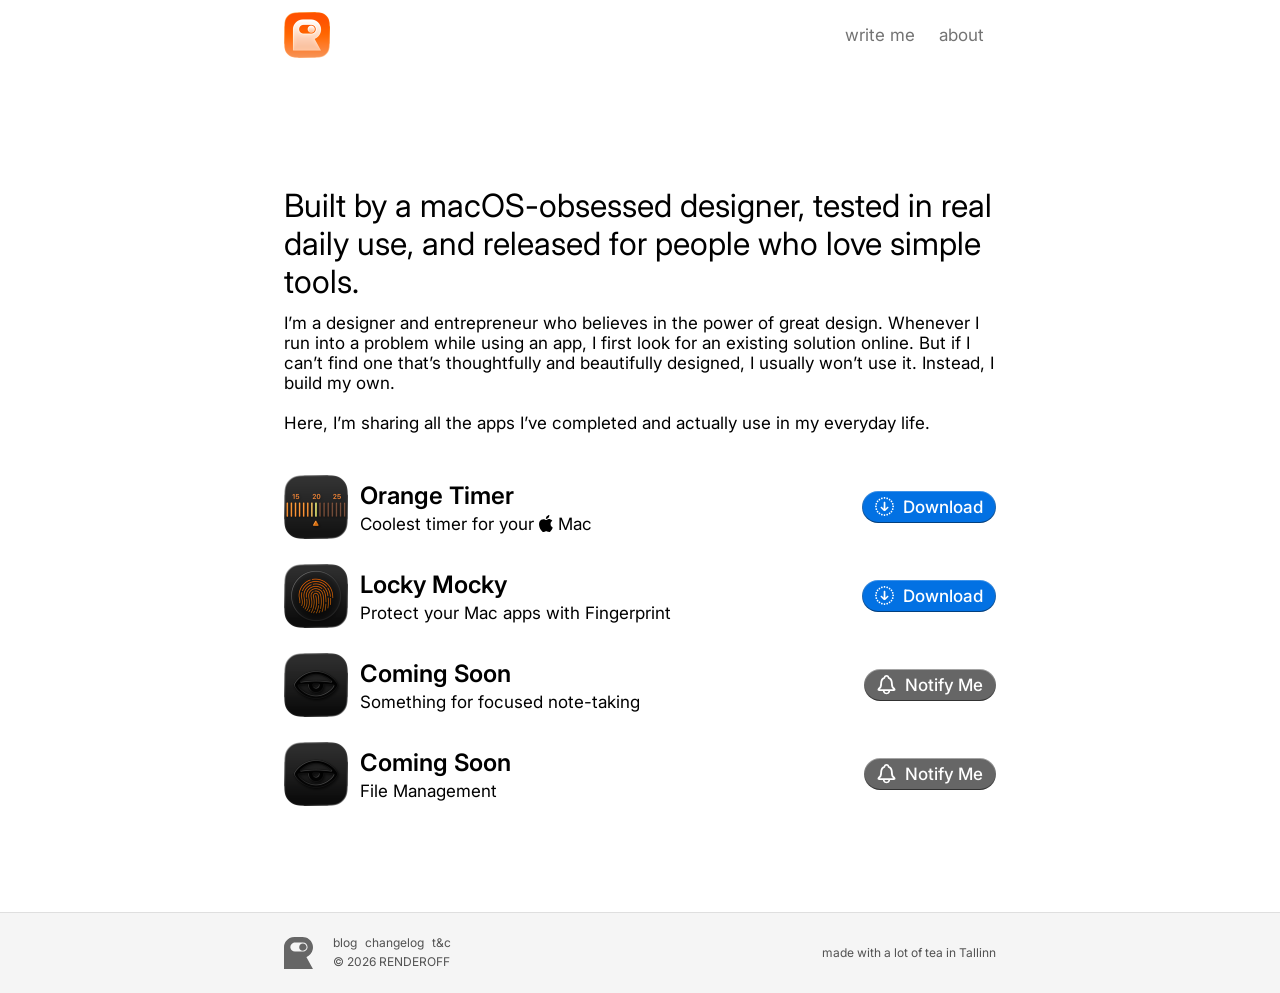
==== index.html @ 96346067 "RENDEROFF site: landing page, app pages, blog, changelog and admin Static site built from the Figma " ====
<!doctype html>
<html lang="en">
<head>
<meta charset="utf-8">
<meta name="viewport" content="width=device-width, initial-scale=1">
<title>RENDEROFF — macOS apps by a macOS-obsessed designer</title>
<meta name="description" content="Simple, beautifully designed macOS apps built by a designer who uses them every day. Orange Timer, Locky Mocky, and more.">
<meta property="og:title" content="RENDEROFF — macOS apps">
<meta property="og:description" content="Simple, beautifully designed macOS apps, tested in real daily use.">
<meta property="og:type" content="website">
<link rel="icon" href="assets/img/renderoff-logo.png">
<link rel="preconnect" href="https://fonts.googleapis.com">
<link rel="preconnect" href="https://fonts.gstatic.com" crossorigin>
<link rel="stylesheet" href="https://fonts.googleapis.com/css2?family=Inter:wght@400;500;600&display=swap">
<link rel="stylesheet" href="styles.css">
</head>
<body>

<svg class="sprite" aria-hidden="true" focusable="false">
<symbol id="i-apple" viewBox="179.31 0.0 13.36 16.39"><path d="M189.25 3.95117C189.421 3.96777 189.681 4.01204 190.03 4.08398C190.378 4.15592 190.752 4.30534 191.15 4.53223C191.554 4.75911 191.917 5.10775 192.238 5.57812C192.221 5.58919 192.122 5.66113 191.939 5.79395C191.762 5.92676 191.557 6.12321 191.325 6.3833C191.098 6.63786 190.899 6.95882 190.727 7.34619C190.556 7.72803 190.472 8.17904 190.478 8.69922C190.484 9.31901 190.594 9.83919 190.81 10.2598C191.031 10.6803 191.283 11.0207 191.565 11.2808C191.853 11.5353 192.108 11.7207 192.329 11.8369C192.55 11.9476 192.664 12.0029 192.669 12.0029C192.664 12.0251 192.622 12.1496 192.545 12.3765C192.467 12.5978 192.346 12.8856 192.18 13.2397C192.019 13.5884 191.809 13.9564 191.549 14.3438C191.316 14.6758 191.078 14.9912 190.835 15.29C190.591 15.5944 190.323 15.8434 190.03 16.0371C189.736 16.2363 189.402 16.3387 189.025 16.3442C188.66 16.3553 188.356 16.3055 188.112 16.1948C187.869 16.0897 187.617 15.979 187.357 15.8628C187.097 15.7521 186.757 15.6968 186.336 15.6968C185.915 15.6968 185.569 15.7493 185.298 15.8545C185.033 15.9596 184.778 16.0675 184.535 16.1782C184.291 16.2944 183.998 16.3608 183.655 16.3774C183.295 16.3885 182.96 16.2889 182.65 16.0786C182.346 15.8683 182.061 15.5999 181.795 15.2734C181.535 14.9525 181.292 14.6232 181.065 14.2856C180.716 13.7821 180.401 13.1899 180.119 12.5093C179.836 11.8231 179.623 11.1037 179.479 10.3511C179.341 9.59294 179.305 8.8431 179.372 8.10156C179.444 7.35449 179.659 6.66829 180.019 6.04297C180.384 5.42318 180.866 4.93066 181.463 4.56543C182.067 4.19466 182.714 4.00651 183.406 4.00098C183.765 3.99544 184.111 4.05355 184.443 4.17529C184.775 4.2915 185.083 4.41048 185.365 4.53223C185.653 4.65397 185.904 4.71484 186.12 4.71484C186.33 4.71484 186.593 4.64567 186.909 4.50732C187.224 4.36344 187.581 4.22786 187.979 4.10059C188.378 3.96777 188.801 3.91797 189.25 3.95117ZM188.411 2.61475C188.129 2.95785 187.769 3.24561 187.332 3.47803C186.9 3.70492 186.455 3.80176 185.996 3.76855C185.929 3.30371 185.99 2.84163 186.178 2.38232C186.366 1.92301 186.59 1.54118 186.851 1.23682C187.149 0.893717 187.523 0.605957 187.971 0.373535C188.425 0.135579 188.857 0.0110677 189.266 0C189.316 0.481445 189.258 0.951823 189.092 1.41113C188.926 1.86491 188.699 2.26611 188.411 2.61475Z"/></symbol>
<symbol id="i-download" viewBox="0 0 18 18"><path d="M8.56641 1.56885C8.34505 1.56885 8.15967 1.49414 8.01025 1.34473C7.86084 1.18978 7.78613 1.00163 7.78613 0.780273C7.78613 0.569987 7.86084 0.38737 8.01025 0.232422C8.15967 0.077474 8.34505 0 8.56641 0C8.77669 0 8.95931 0.077474 9.11426 0.232422C9.26921 0.38737 9.34668 0.569987 9.34668 0.780273C9.34668 1.00163 9.26921 1.18978 9.11426 1.34473C8.95931 1.49414 8.77669 1.56885 8.56641 1.56885ZM10.957 1.95898C10.7357 1.95898 10.5503 1.88428 10.4009 1.73486C10.2515 1.57992 10.1768 1.39176 10.1768 1.17041C10.1768 0.960124 10.2515 0.777507 10.4009 0.622559C10.5503 0.467611 10.7357 0.390137 10.957 0.390137C11.1673 0.390137 11.3499 0.467611 11.5049 0.622559C11.6598 0.777507 11.7373 0.960124 11.7373 1.17041C11.7373 1.39176 11.6598 1.57992 11.5049 1.73486C11.3499 1.88428 11.1673 1.95898 10.957 1.95898ZM13.1235 3.05469C12.9077 3.05469 12.7223 2.97998 12.5674 2.83057C12.418 2.67562 12.3433 2.48747 12.3433 2.26611C12.3433 2.05583 12.418 1.87321 12.5674 1.71826C12.7223 1.56331 12.9077 1.48584 13.1235 1.48584C13.3394 1.48584 13.522 1.56331 13.6714 1.71826C13.8263 1.87321 13.9038 2.05583 13.9038 2.26611C13.9038 2.48747 13.8263 2.67562 13.6714 2.83057C13.522 2.97998 13.3394 3.05469 13.1235 3.05469ZM14.8418 4.77295C14.626 4.77295 14.4406 4.69548 14.2856 4.54053C14.1307 4.38558 14.0532 4.20296 14.0532 3.99268C14.0532 3.77132 14.1307 3.58594 14.2856 3.43652C14.4406 3.28158 14.626 3.2041 14.8418 3.2041C15.0521 3.2041 15.2347 3.28158 15.3896 3.43652C15.5446 3.58594 15.6221 3.77132 15.6221 3.99268C15.6221 4.20296 15.5446 4.38558 15.3896 4.54053C15.2347 4.69548 15.0521 4.77295 14.8418 4.77295ZM15.9292 6.90625C15.7189 6.90625 15.5363 6.83154 15.3813 6.68213C15.2264 6.52718 15.1489 6.3418 15.1489 6.12598C15.1489 5.91569 15.2264 5.73307 15.3813 5.57812C15.5363 5.42318 15.7189 5.3457 15.9292 5.3457C16.145 5.3457 16.3304 5.42318 16.4854 5.57812C16.6403 5.73307 16.7178 5.91569 16.7178 6.12598C16.7178 6.3418 16.6403 6.52718 16.4854 6.68213C16.3304 6.83154 16.145 6.90625 15.9292 6.90625ZM16.3442 9.30518C16.1284 9.30518 15.943 9.2277 15.7881 9.07275C15.6331 8.91781 15.5557 8.73519 15.5557 8.5249C15.5557 8.31462 15.6331 8.132 15.7881 7.97705C15.943 7.8221 16.1284 7.74463 16.3442 7.74463C16.5601 7.74463 16.7427 7.8221 16.8921 7.97705C17.047 8.132 17.1245 8.31462 17.1245 8.5249C17.1245 8.73519 17.047 8.91781 16.8921 9.07275C16.7427 9.2277 16.5601 9.30518 16.3442 9.30518ZM15.9292 11.7041C15.7189 11.7041 15.5363 11.6294 15.3813 11.48C15.2264 11.325 15.1489 11.1396 15.1489 10.9238C15.1489 10.708 15.2264 10.5254 15.3813 10.376C15.5363 10.221 15.7189 10.1436 15.9292 10.1436C16.145 10.1436 16.3304 10.221 16.4854 10.376C16.6403 10.5254 16.7178 10.708 16.7178 10.9238C16.7178 11.1396 16.6403 11.325 16.4854 11.48C16.3304 11.6294 16.145 11.7041 15.9292 11.7041ZM14.8418 13.8457C14.626 13.8457 14.4406 13.771 14.2856 13.6216C14.1307 13.4666 14.0532 13.2812 14.0532 13.0654C14.0532 12.8496 14.1307 12.667 14.2856 12.5176C14.4406 12.3626 14.626 12.2852 14.8418 12.2852C15.0521 12.2852 15.2347 12.3626 15.3896 12.5176C15.5446 12.667 15.6221 12.8496 15.6221 13.0654C15.6221 13.2812 15.5446 13.4666 15.3896 13.6216C15.2347 13.771 15.0521 13.8457 14.8418 13.8457ZM13.1235 15.564C12.9077 15.564 12.7223 15.4865 12.5674 15.3315C12.418 15.1766 12.3433 14.994 12.3433 14.7837C12.3433 14.5679 12.418 14.3825 12.5674 14.2275C12.7223 14.0726 12.9077 13.9951 13.1235 13.9951C13.3394 13.9951 13.522 14.0726 13.6714 14.2275C13.8263 14.3825 13.9038 14.5679 13.9038 14.7837C13.9038 14.994 13.8263 15.1766 13.6714 15.3315C13.522 15.4865 13.3394 15.564 13.1235 15.564ZM10.957 16.6597C10.7357 16.6597 10.5503 16.5822 10.4009 16.4272C10.2515 16.2723 10.1768 16.0897 10.1768 15.8794C10.1768 15.6636 10.2515 15.4782 10.4009 15.3232C10.5503 15.1683 10.7357 15.0908 10.957 15.0908C11.1673 15.0908 11.3499 15.1683 11.5049 15.3232C11.6598 15.4782 11.7373 15.6636 11.7373 15.8794C11.7373 16.0897 11.6598 16.2723 11.5049 16.4272C11.3499 16.5822 11.1673 16.6597 10.957 16.6597ZM8.56641 17.0498C8.34505 17.0498 8.15967 16.9723 8.01025 16.8174C7.86084 16.6624 7.78613 16.4798 7.78613 16.2695C7.78613 16.0537 7.86084 15.8683 8.01025 15.7134C8.15967 15.5584 8.34505 15.481 8.56641 15.481C8.77669 15.481 8.95931 15.5584 9.11426 15.7134C9.26921 15.8683 9.34668 16.0537 9.34668 16.2695C9.34668 16.4798 9.26921 16.6624 9.11426 16.8174C8.95931 16.9723 8.77669 17.0498 8.56641 17.0498ZM6.17578 16.6597C5.95996 16.6597 5.77458 16.5822 5.61963 16.4272C5.47021 16.2723 5.39551 16.0897 5.39551 15.8794C5.39551 15.6636 5.47021 15.4782 5.61963 15.3232C5.77458 15.1683 5.95996 15.0908 6.17578 15.0908C6.38607 15.0908 6.56868 15.1683 6.72363 15.3232C6.87858 15.4782 6.95605 15.6636 6.95605 15.8794C6.95605 16.0897 6.87858 16.2723 6.72363 16.4272C6.56868 16.5822 6.38607 16.6597 6.17578 16.6597ZM4.00098 15.564C3.78516 15.564 3.59977 15.4865 3.44482 15.3315C3.29541 15.1766 3.2207 14.994 3.2207 14.7837C3.2207 14.5679 3.29541 14.3825 3.44482 14.2275C3.59977 14.0726 3.78516 13.9951 4.00098 13.9951C4.2168 13.9951 4.40218 14.0726 4.55713 14.2275C4.71208 14.3825 4.78955 14.5679 4.78955 14.7837C4.78955 14.994 4.71208 15.1766 4.55713 15.3315C4.40218 15.4865 4.2168 15.564 4.00098 15.564ZM2.28271 13.8457C2.07243 13.8457 1.88981 13.771 1.73486 13.6216C1.57992 13.4666 1.50244 13.2812 1.50244 13.0654C1.50244 12.8496 1.57992 12.667 1.73486 12.5176C1.88981 12.3626 2.07243 12.2852 2.28271 12.2852C2.49854 12.2852 2.68392 12.3626 2.83887 12.5176C2.99382 12.667 3.07129 12.8496 3.07129 13.0654C3.07129 13.2812 2.99382 13.4666 2.83887 13.6216C2.68392 13.771 2.49854 13.8457 2.28271 13.8457ZM1.19531 11.7041C0.979492 11.7041 0.794108 11.6294 0.63916 11.48C0.484212 11.325 0.406738 11.1396 0.406738 10.9238C0.406738 10.708 0.484212 10.5254 0.63916 10.376C0.794108 10.221 0.979492 10.1436 1.19531 10.1436C1.41113 10.1436 1.59375 10.221 1.74316 10.376C1.89811 10.5254 1.97559 10.708 1.97559 10.9238C1.97559 11.1396 1.89811 11.325 1.74316 11.48C1.59375 11.6294 1.41113 11.7041 1.19531 11.7041ZM0.780273 9.30518C0.569987 9.30518 0.38737 9.2277 0.232422 9.07275C0.077474 8.91781 0 8.73519 0 8.5249C0 8.31462 0.077474 8.132 0.232422 7.97705C0.38737 7.8221 0.569987 7.74463 0.780273 7.74463C0.996094 7.74463 1.18148 7.8221 1.33643 7.97705C1.49137 8.132 1.56885 8.31462 1.56885 8.5249C1.56885 8.73519 1.49137 8.91781 1.33643 9.07275C1.18148 9.2277 0.996094 9.30518 0.780273 9.30518ZM1.19531 6.90625C0.979492 6.90625 0.794108 6.83154 0.63916 6.68213C0.484212 6.52718 0.406738 6.3418 0.406738 6.12598C0.406738 5.91569 0.484212 5.73307 0.63916 5.57812C0.794108 5.42318 0.979492 5.3457 1.19531 5.3457C1.41113 5.3457 1.59375 5.42318 1.74316 5.57812C1.89811 5.73307 1.97559 5.91569 1.97559 6.12598C1.97559 6.3418 1.89811 6.52718 1.74316 6.68213C1.59375 6.83154 1.41113 6.90625 1.19531 6.90625ZM2.28271 4.77295C2.07243 4.77295 1.88981 4.69548 1.73486 4.54053C1.57992 4.38558 1.50244 4.20296 1.50244 3.99268C1.50244 3.77132 1.57992 3.58594 1.73486 3.43652C1.88981 3.28158 2.07243 3.2041 2.28271 3.2041C2.49854 3.2041 2.68392 3.28158 2.83887 3.43652C2.99382 3.58594 3.07129 3.77132 3.07129 3.99268C3.07129 4.20296 2.99382 4.38558 2.83887 4.54053C2.68392 4.69548 2.49854 4.77295 2.28271 4.77295ZM4.00098 3.05469C3.78516 3.05469 3.59977 2.97998 3.44482 2.83057C3.29541 2.67562 3.2207 2.48747 3.2207 2.26611C3.2207 2.05583 3.29541 1.87321 3.44482 1.71826C3.59977 1.56331 3.78516 1.48584 4.00098 1.48584C4.2168 1.48584 4.40218 1.56331 4.55713 1.71826C4.71208 1.87321 4.78955 2.05583 4.78955 2.26611C4.78955 2.48747 4.71208 2.67562 4.55713 2.83057C4.40218 2.97998 4.2168 3.05469 4.00098 3.05469ZM6.17578 1.95898C5.95996 1.95898 5.77458 1.88428 5.61963 1.73486C5.47021 1.57992 5.39551 1.39176 5.39551 1.17041C5.39551 0.960124 5.47021 0.777507 5.61963 0.622559C5.77458 0.467611 5.95996 0.390137 6.17578 0.390137C6.38607 0.390137 6.56868 0.467611 6.72363 0.622559C6.87858 0.777507 6.95605 0.960124 6.95605 1.17041C6.95605 1.39176 6.87858 1.57992 6.72363 1.73486C6.56868 1.88428 6.38607 1.95898 6.17578 1.95898ZM8.56641 4.2832C8.78223 4.2832 8.96484 4.36068 9.11426 4.51562C9.26921 4.66504 9.34668 4.84212 9.34668 5.04688V9.47949L9.27197 11.2642C9.26644 11.4689 9.19173 11.6322 9.04785 11.7539C8.90951 11.8757 8.74902 11.9365 8.56641 11.9365C8.38932 11.9365 8.23161 11.8757 8.09326 11.7539C7.96045 11.6322 7.88574 11.4689 7.86914 11.2642L7.79443 9.47949V5.04688C7.79443 4.84212 7.86914 4.66504 8.01855 4.51562C8.1735 4.36068 8.35612 4.2832 8.56641 4.2832ZM8.56641 12.7666C8.4668 12.7666 8.36995 12.7472 8.27588 12.7085C8.1818 12.6698 8.08219 12.6006 7.97705 12.501L5.24609 9.86133C5.16862 9.78939 5.11051 9.71468 5.07178 9.63721C5.03857 9.55973 5.02197 9.46842 5.02197 9.36328C5.02197 9.1696 5.08838 9.01188 5.22119 8.89014C5.354 8.76286 5.51449 8.69922 5.70264 8.69922C5.79671 8.69922 5.89079 8.71859 5.98486 8.75732C6.07894 8.79606 6.15918 8.8514 6.22559 8.92334L7.396 10.1768L8.37549 11.2974H8.75732L9.73682 10.1768L10.9072 8.92334C10.9792 8.8514 11.0594 8.79606 11.1479 8.75732C11.2365 8.71859 11.3278 8.69922 11.4219 8.69922C11.6156 8.69922 11.7788 8.76286 11.9116 8.89014C12.05 9.01188 12.1191 9.1696 12.1191 9.36328C12.1191 9.46842 12.0998 9.55973 12.061 9.63721C12.0223 9.71468 11.9697 9.78939 11.9033 9.86133L9.15576 12.501C9.05615 12.6006 8.95931 12.6698 8.86523 12.7085C8.77116 12.7472 8.67155 12.7666 8.56641 12.7666Z"/></symbol>
<symbol id="i-bell" viewBox="0 0 17 18"><path d="M0 13.1816C0 12.8883 0.077474 12.6089 0.232422 12.3433C0.38737 12.0721 0.583822 11.812 0.821777 11.563C1.06527 11.314 1.31152 11.0677 1.56055 10.8242C1.75423 10.6361 1.90365 10.3898 2.00879 10.0854C2.11947 9.78109 2.20247 9.44629 2.25781 9.08105C2.31315 8.71582 2.35742 8.34229 2.39062 7.96045C2.42383 6.91455 2.55387 5.98763 2.78076 5.17969C3.01318 4.37174 3.35628 3.69385 3.81006 3.146C4.26937 2.59814 4.86149 2.19417 5.58643 1.93408C5.74137 1.38623 6.03743 0.926921 6.47461 0.556152C6.91178 0.185384 7.4375 0 8.05176 0C8.67155 0 9.20003 0.185384 9.63721 0.556152C10.0744 0.926921 10.3704 1.38623 10.5254 1.93408C11.2503 2.19417 11.8397 2.59814 12.2935 3.146C12.7528 3.69385 13.0959 4.37174 13.3228 5.17969C13.5552 5.98763 13.688 6.91455 13.7212 7.96045C13.7544 8.34229 13.7987 8.71582 13.854 9.08105C13.9093 9.44629 13.9896 9.78109 14.0947 10.0854C14.2054 10.3898 14.3576 10.6361 14.5513 10.8242C14.8003 11.0677 15.0438 11.314 15.2817 11.563C15.5252 11.812 15.7244 12.0721 15.8794 12.3433C16.0343 12.6089 16.1118 12.8883 16.1118 13.1816C16.1118 13.5358 15.9873 13.8208 15.7383 14.0366C15.4948 14.2469 15.1572 14.3521 14.7256 14.3521H11.3057C11.2835 14.8888 11.1313 15.3869 10.8491 15.8462C10.5724 16.311 10.1934 16.6846 9.71191 16.9668C9.236 17.2546 8.68262 17.3984 8.05176 17.3984C7.42643 17.3984 6.87305 17.2546 6.3916 16.9668C5.91569 16.6846 5.53662 16.311 5.25439 15.8462C4.9777 15.3869 4.82829 14.8888 4.80615 14.3521H1.38623C0.95459 14.3521 0.614258 14.2469 0.365234 14.0366C0.121745 13.8208 0 13.5358 0 13.1816ZM1.98389 12.833H14.103V12.7334C14.0311 12.6615 13.937 12.5646 13.8208 12.4429C13.7046 12.3211 13.5745 12.1883 13.4307 12.0444C13.2923 11.895 13.154 11.7428 13.0156 11.5879C12.8717 11.4274 12.7472 11.2337 12.6421 11.0068C12.5369 10.7744 12.4484 10.5143 12.3765 10.2266C12.3045 9.93327 12.2437 9.61507 12.1938 9.27197C12.1496 8.92887 12.1164 8.55811 12.0942 8.15967C12.061 7.04183 11.9338 6.15088 11.7124 5.48682C11.491 4.81722 11.1978 4.31917 10.8325 3.99268C10.4728 3.66064 10.0688 3.43376 9.62061 3.31201C9.52653 3.28988 9.44906 3.25114 9.38818 3.1958C9.33285 3.13493 9.30241 3.04915 9.29688 2.93848C9.27474 2.5179 9.15299 2.17757 8.93164 1.91748C8.71582 1.65739 8.42253 1.52734 8.05176 1.52734C7.69206 1.52734 7.40153 1.65739 7.18018 1.91748C6.95882 2.17757 6.83708 2.5179 6.81494 2.93848C6.80941 3.04915 6.7762 3.13493 6.71533 3.1958C6.65999 3.25114 6.58252 3.28988 6.48291 3.31201C6.03467 3.43376 5.6307 3.66064 5.271 3.99268C4.9113 4.31917 4.62077 4.81722 4.39941 5.48682C4.17806 6.15088 4.05078 7.04183 4.01758 8.15967C3.99544 8.55811 3.95947 8.92887 3.90967 9.27197C3.8654 9.61507 3.80452 9.93327 3.72705 10.2266C3.65511 10.5143 3.56657 10.7744 3.46143 11.0068C3.35628 11.2337 3.23177 11.4274 3.08789 11.5879C2.95508 11.7428 2.81673 11.895 2.67285 12.0444C2.52897 12.1883 2.39616 12.3211 2.27441 12.4429C2.15267 12.5646 2.05583 12.6615 1.98389 12.7334V12.833ZM6.375 14.3521C6.40267 14.8778 6.57145 15.2956 6.88135 15.6055C7.19678 15.9154 7.58691 16.0703 8.05176 16.0703C8.52767 16.0703 8.91781 15.9154 9.22217 15.6055C9.53206 15.2956 9.70361 14.8778 9.73682 14.3521H6.375Z"/></symbol>
</svg>

<header class="site-header">
  <div class="shell shell--header">
    <a class="brand" href="index.html" aria-label="RENDEROFF home">
      <img src="assets/img/renderoff-logo.png" alt="RENDEROFF" width="46" height="46">
    </a>
    <!-- TODO: real destinations. The Figma has no link targets for these. -->
    <nav class="nav" aria-label="Primary">
      <a class="nav__link" href="mailto:hello@renderoff.com">write me</a>
      <a class="nav__link" href="#about">about</a>
    </nav>
  </div>
</header>

<main>
  <section class="shell intro" id="about">
    <h1 class="intro__title">Built by a macOS-obsessed designer, tested in real daily use, and released for people who love simple tools.</h1>
    <div class="intro__body">
      <p>I’m a designer and entrepreneur who believes in the power of great design. Whenever I run into a problem while using an app, I first look for an existing solution online. But if I can’t find one that’s thoughtfully and beautifully designed, I usually won’t use it. Instead, I build my own.</p>
      <p>Here, I’m sharing all the apps I’ve completed and actually use in my everyday life.</p>
    </div>
  </section>

  <section class="shell apps" aria-label="macOS apps">
    <h2 class="visually-hidden">macOS apps</h2>
    <!-- TODO: point each Download at its release URL, and Notify Me at a signup. -->
    <ul class="apps__list">
      <li class="app">
        <a class="app__main" href="orange-timer.html">
          <img class="app__icon" src="assets/img/orange-timer.png" alt="Orange Timer app icon" width="64" height="64" decoding="async">
          <div class="app__text">
            <h2 class="app__name">Orange Timer</h2>
            <p class="app__tagline">Coolest timer for your <svg class="apple" aria-hidden="true"><use href="#i-apple"/></svg> Mac</p>
          </div>
        </a>
        <a class="btn btn--download" href="orange-timer.html">
          <svg class="btn__icon" aria-hidden="true"><use href="#i-download"/></svg>
          <span>Download</span>
        </a>
      </li>
      <li class="app">
        <div class="app__main">
          <img class="app__icon" src="assets/img/locky-mocky.png" alt="Locky Mocky app icon" width="64" height="64" decoding="async">
          <div class="app__text">
            <h2 class="app__name">Locky Mocky</h2>
            <p class="app__tagline">Protect your Mac apps with Fingerprint</p>
          </div>
        </div>
        <!-- TODO: point at locky-mocky.html once that page exists. -->
        <a class="btn btn--download" href="#">
          <svg class="btn__icon" aria-hidden="true"><use href="#i-download"/></svg>
          <span>Download</span>
        </a>
      </li>
      <li class="app">
        <div class="app__main">
          <img class="app__icon" src="assets/img/coming-soon.png" alt="Coming soon app icon" width="64" height="64" decoding="async">
          <div class="app__text">
            <h2 class="app__name">Coming Soon</h2>
            <p class="app__tagline">Something for focused note-taking</p>
          </div>
        </div>
        <a class="btn btn--notify" href="#">
          <svg class="btn__icon" aria-hidden="true"><use href="#i-bell"/></svg>
          <span>Notify Me</span>
        </a>
      </li>
      <li class="app">
        <div class="app__main">
          <img class="app__icon" src="assets/img/coming-soon.png" alt="Coming soon app icon" width="64" height="64" decoding="async">
          <div class="app__text">
            <h2 class="app__name">Coming Soon</h2>
            <p class="app__tagline">File Management</p>
          </div>
        </div>
        <a class="btn btn--notify" href="#">
          <svg class="btn__icon" aria-hidden="true"><use href="#i-bell"/></svg>
          <span>Notify Me</span>
        </a>
      </li>
    </ul>
  </section>
</main>

<footer class="site-footer">
  <div class="shell shell--footer">
    <div class="site-footer__brand">
      <img class="site-footer__mark" src="assets/icons/renderoff-mark.svg" alt="" width="29" height="32">
      <div class="site-footer__meta">
        <nav class="site-footer__links" aria-label="Footer">
          <a href="blog.html">blog</a>
          <a href="changelog.html">changelog</a>
          <a href="terms.html">t&amp;c</a>
        </nav>
        <p class="site-footer__copy">&copy; 2026 RENDEROFF</p>
      </div>
    </div>
    <p class="site-footer__note">made with a lot of tea in Tallinn</p>
  </div>
</footer>

</body>
</html>
---- styles.css ----
/* ==========================================================================
   RENDEROFF — landing page
   Values mirror the Figma source (file sqMMWGElCV6USYtTiWaeWG, node 6:711).
   Desktop reference: 1512px canvas, 712px centered content column.
   ========================================================================== */

:root {
  /* Layout */
  --shell-width: 712px;
  --shell-gutter: 24px;

  /* Type — Figma uses SF Pro for copy and SF Compact Display for app names and
     button labels. macOS picks Text vs Display optically, so the variants are
     named explicitly here to reproduce Figma's line breaks exactly. */
  --font-text: "SF Pro Text", -apple-system, BlinkMacSystemFont, "Inter",
    "Helvetica Neue", Arial, sans-serif;
  --font-display: "SF Pro Display", -apple-system, BlinkMacSystemFont, "Inter",
    "Helvetica Neue", Arial, sans-serif;
  --font-compact: "SF Compact Display", "SF Pro Display", -apple-system,
    BlinkMacSystemFont, "Inter", "Helvetica Neue", Arial, sans-serif;

  /* Color */
  --ink: #000000;
  --ink-muted: #737373;
  --ink-footer: #525252;
  --page: #ffffff;

  --footer-bg: #f5f5f5;
  --footer-rule: #dfdfdf;

  --btn-blue: #0271e3;
  --btn-blue-edge-top: #3d94ec;
  --btn-blue-edge-bottom: #013e7d;

  --btn-grey: #666666;
  --btn-grey-edge-top: #a6a6a6;
  --btn-grey-edge-bottom: #2f2f2f;
}

/* --------------------------------------------------------------------------
   Reset
   -------------------------------------------------------------------------- */

*,
*::before,
*::after {
  box-sizing: border-box;
}

html {
  -webkit-text-size-adjust: 100%;
}

body {
  margin: 0;
  background: var(--page);
  color: var(--ink);
  font-family: var(--font-text);
  font-size: 17px;
  line-height: 20px;
  font-synthesis-weight: none;
  -webkit-font-smoothing: antialiased;
  -moz-osx-font-smoothing: grayscale;

  /* Footer sits at the bottom even on short pages. */
  min-height: 100vh;
  display: flex;
  flex-direction: column;
}

h1,
h2,
p,
figure {
  margin: 0;
}

ul {
  margin: 0;
  padding: 0;
  list-style: none;
}

img,
svg {
  display: block;
}

a {
  color: inherit;
  text-decoration: none;
}

main {
  flex: 1 0 auto;
}

.sprite {
  position: absolute;
  width: 0;
  height: 0;
  overflow: hidden;
}

.visually-hidden {
  position: absolute;
  width: 1px;
  height: 1px;
  margin: -1px;
  padding: 0;
  border: 0;
  overflow: hidden;
  clip: rect(0 0 0 0);
  clip-path: inset(50%);
  white-space: nowrap;
}

/* Shared centered column. */
.shell {
  width: 100%;
  max-width: calc(var(--shell-width) + 2 * var(--shell-gutter));
  margin-inline: auto;
  padding-inline: var(--shell-gutter);
}

/* --------------------------------------------------------------------------
   Header — Figma: 712 x 70, 12px vertical padding, 46px mark
   -------------------------------------------------------------------------- */

.shell--header {
  display: flex;
  align-items: center;
  justify-content: space-between;
  padding-block: 12px;
}

.brand img {
  width: 46px;
  height: 46px;
  border-radius: 10px;
}

.nav {
  display: flex;
  align-items: center;
}

.nav__link {
  display: inline-flex;
  align-items: center;
  justify-content: center;
  padding: 6px 12px;
  border-radius: 24px;
  color: var(--ink-muted);
  font-size: 17px;
  line-height: 20px;
  white-space: nowrap;
  transition: color 0.15s ease, background-color 0.15s ease;
}

.nav__link:hover,
.nav__link:focus-visible {
  color: var(--ink);
  background: rgba(0, 0, 0, 0.05);
}

/* --------------------------------------------------------------------------
   Intro — Figma: starts 187px from top, 12px gap between title and body
   -------------------------------------------------------------------------- */

.intro {
  display: flex;
  flex-direction: column;
  gap: 12px;
  padding-top: 117px; /* 187 - 70 header */
}

.intro__title {
  font-family: var(--font-display);
  font-size: 32px;
  line-height: 38px;
  font-weight: 400;
  /* Figma wraps greedily; `pretty`/`balance` would re-flow the line breaks. */
  text-wrap: wrap;
}

.intro__body {
  font-size: 17px;
  line-height: 20px;
}

/* The Figma text carries an empty line between the two paragraphs. */
.intro__body p + p {
  margin-top: 20px;
}

/* --------------------------------------------------------------------------
   App list — Figma: rows at 475 / 564 / 653 / 742 (64px tall, 25px apart)
   -------------------------------------------------------------------------- */

.apps {
  padding-top: 42px; /* 475 - 433 */
  padding-bottom: 106px; /* 912 - 806 */
}

.apps__list {
  display: flex;
  flex-direction: column;
  gap: 25px;
}

.app {
  display: flex;
  align-items: center;
  justify-content: space-between;
  gap: 16px;
}

.app__main {
  display: flex;
  align-items: center;
  gap: 12px;
  min-width: 0;
}

.app__icon {
  width: 64px;
  height: 64px;
  flex: none;
  border-radius: 14px;
}

.app__text {
  display: flex;
  flex-direction: column;
  gap: 4px;
  min-width: 0;
}

.app__name {
  font-family: var(--font-compact);
  font-size: 24px;
  line-height: 29px;
  font-weight: 600;
}

.app__tagline {
  font-size: 17px;
  line-height: 20px;
}

/* Apple mark sits inline with the tagline text. */
.apple {
  display: inline-block;
  width: 0.815em; /* glyph aspect ratio from the Figma export */
  height: 1em;
  vertical-align: -0.13em;
  fill: currentColor;
}

/* --------------------------------------------------------------------------
   Buttons — flat fill with a vertical gradient hairline edge (macOS bevel)
   -------------------------------------------------------------------------- */

.btn {
  display: inline-flex;
  align-items: center;
  gap: 8px;
  flex: none;
  padding: 5px 12px; /* 5 + 20 line-box + 5 + 2 border = 32px, as in Figma */
  border: 1px solid transparent;
  border-radius: 36px;
  color: #ffffff;
  font-family: var(--font-compact);
  font-size: 17px;
  line-height: 20px;
  font-weight: 500;
  text-align: center;
  white-space: nowrap;
  transition: filter 0.15s ease, transform 0.06s ease;
}

.btn:hover {
  filter: brightness(1.08);
}

.btn:active {
  transform: translateY(1px);
  filter: brightness(0.94);
}

.btn__icon {
  width: 20px;
  height: 20px;
  flex: none;
  fill: currentColor;
}

.btn--download {
  background:
    linear-gradient(var(--btn-blue), var(--btn-blue)) padding-box,
    linear-gradient(180deg, var(--btn-blue-edge-top), var(--btn-blue-edge-bottom)) border-box;
}

.btn--notify {
  background:
    linear-gradient(var(--btn-grey), var(--btn-grey)) padding-box,
    linear-gradient(180deg, var(--btn-grey-edge-top), var(--btn-grey-edge-bottom)) border-box;
}

/* --------------------------------------------------------------------------
   Footer — Figma: 81px tall, #f5f5f5 with a 1px top rule, 24px inset
   -------------------------------------------------------------------------- */

.site-footer {
  flex: none;
  background: var(--footer-bg);
  border-top: 1px solid var(--footer-rule);
}

.shell--footer {
  display: flex;
  align-items: center;
  justify-content: space-between;
  gap: 16px;
  padding-block: 23px 24px; /* 1px top border included → 81px total */
}

.site-footer__brand {
  display: flex;
  align-items: center;
  gap: 20px; /* mark is 29px wide, meta starts at x=49 */
}

.site-footer__mark {
  width: 28.86px;
  height: 32px;
  flex: none;
}

.site-footer__meta {
  display: flex;
  flex-direction: column;
  gap: 5px; /* 19px offset - 14px line box */
  font-size: 12px;
  line-height: 14px;
  color: var(--ink-footer);
}

.site-footer__links {
  display: flex;
  align-items: center;
  gap: 8px;
}

.site-footer__links a {
  transition: color 0.15s ease;
}

.site-footer__links a:hover,
.site-footer__links a:focus-visible {
  color: var(--ink);
  text-decoration: underline;
}

.site-footer__note {
  font-size: 12px;
  line-height: 14px;
  color: var(--ink-footer);
  white-space: nowrap;
}

/* --------------------------------------------------------------------------
   Focus
   -------------------------------------------------------------------------- */

a:focus-visible {
  outline: 2px solid var(--btn-blue);
  outline-offset: 3px;
  border-radius: 6px;
}

/* --------------------------------------------------------------------------
   Narrow screens — the Figma canvas is desktop-only, so scale it down
   -------------------------------------------------------------------------- */

@media (max-width: 760px) {
  .intro {
    padding-top: 64px;
  }

  .intro__title {
    font-size: 28px;
    line-height: 34px;
  }

  .apps {
    padding-bottom: 64px;
  }
}

@media (max-width: 560px) {
  .intro {
    padding-top: 48px;
  }

  .intro__title {
    font-size: 25px;
    line-height: 31px;
  }

  .app {
    align-items: flex-start;
    flex-direction: column;
    gap: 12px;
  }

  .app__icon {
    width: 56px;
    height: 56px;
  }

  .app__name {
    font-size: 21px;
    line-height: 26px;
  }

  .app__tagline {
    font-size: 16px;
  }

  .apps__list {
    gap: 32px;
  }

  .shell--footer {
    flex-direction: column;
    align-items: flex-start;
    gap: 20px;
  }
}

@media (prefers-reduced-motion: reduce) {
  * {
    transition-duration: 0.01ms !important;
  }
}

/* --------------------------------------------------------------------------
   Legal pages (terms.html)

   Reuses the 712px column, header and footer from the landing page. Body copy
   is set at 17px/26px rather than the landing page's 17px/20px — the tighter
   leading is right for a few short paragraphs and punishing for a long
   document.
   -------------------------------------------------------------------------- */

.legal {
  padding-top: 72px;
  padding-bottom: 96px;
  font-size: 17px;
  line-height: 26px;
}

.legal__eyebrow {
  margin-bottom: 28px;
  font-size: 15px;
  line-height: 20px;
  color: var(--ink-muted);
}

.legal__eyebrow a:hover {
  color: var(--ink);
}

.legal__title {
  font-family: var(--font-display);
  font-size: 32px;
  line-height: 38px;
  font-weight: 400;
}

.legal__meta {
  margin-top: 10px;
  font-size: 15px;
  line-height: 20px;
  color: var(--ink-muted);
}

/* Remove this block together with the notice in terms.html before publishing. */
.legal__notice {
  margin-top: 28px;
  padding: 16px 18px;
  border: 1px solid #f0d9a8;
  border-radius: 12px;
  background: #fdf6e6;
  font-size: 15px;
  line-height: 22px;
}

.legal__lede {
  margin-top: 28px;
  font-size: 19px;
  line-height: 29px;
}

/* Table of contents ------------------------------------------------------- */

.legal__toc {
  margin-top: 40px;
  padding: 24px 28px;
  border: 1px solid var(--footer-rule);
  border-radius: 14px;
  background: var(--footer-bg);
}

.legal__toc-title {
  font-family: var(--font-compact);
  font-size: 15px;
  line-height: 20px;
  font-weight: 600;
  letter-spacing: 0.04em;
  text-transform: uppercase;
  color: var(--ink-muted);
}

.legal__toc ol {
  margin: 14px 0 0;
  padding: 0;
  list-style: none;
  columns: 2;
  column-gap: 40px;
  counter-reset: toc;
}

.legal__toc li {
  break-inside: avoid;
  counter-increment: toc;
  font-size: 15px;
  line-height: 26px;
}

.legal__toc li::before {
  content: counter(toc) ".";
  display: inline-block;
  min-width: 22px;
  color: var(--ink-muted);
}

.legal__toc a {
  color: var(--ink);
  text-decoration-line: underline;
  text-decoration-color: rgba(0, 0, 0, 0.2);
  text-underline-offset: 2px;
}

.legal__toc a:hover {
  text-decoration-color: currentColor;
}

/* Sections ---------------------------------------------------------------- */

.legal section {
  margin-top: 44px;
  scroll-margin-top: 24px;
}

.legal h2 {
  font-family: var(--font-compact);
  font-size: 24px;
  line-height: 29px;
  font-weight: 600;
  margin-bottom: 14px;
}

.legal p + p,
.legal ul + p,
.legal dl + p {
  margin-top: 14px;
}

.legal ul {
  margin-top: 14px;
  padding-left: 22px;
  list-style: disc;
}

.legal li + li {
  margin-top: 8px;
}

.legal a {
  text-decoration-line: underline;
  text-decoration-color: rgba(0, 0, 0, 0.3);
  text-underline-offset: 2px;
}

.legal a:hover {
  text-decoration-color: currentColor;
}

.legal strong {
  font-weight: 600;
}

/* Definition list --------------------------------------------------------- */

.legal__defs {
  margin: 18px 0 0;
}

.legal__defs dt {
  font-weight: 600;
  margin-top: 16px;
}

.legal__defs dd {
  margin: 4px 0 0;
}

.legal__contact {
  margin-top: 14px;
}

/* Placeholder marker — every .ph needs a real value before publishing. */
.ph {
  padding: 1px 3px;
  border-radius: 4px;
  background: #fff3c4;
  box-shadow: inset 0 0 0 1px #f0dd9a;
  /* Must be explicit: without it the marker inherits its colour from the
     context, which made white-on-yellow inside buttons. */
  color: #6b4e00;
}

.ph a {
  color: inherit;
  text-decoration-color: currentColor;
}

@media (max-width: 760px) {
  .legal {
    padding-top: 48px;
    padding-bottom: 64px;
  }

  .legal__toc ol {
    columns: 1;
  }
}

@media (max-width: 560px) {
  .legal__title {
    font-size: 27px;
    line-height: 33px;
  }

  .legal__lede {
    font-size: 18px;
    line-height: 27px;
  }

  .legal h2 {
    font-size: 21px;
    line-height: 26px;
  }

  .legal__toc {
    padding: 20px;
  }
}

/* --------------------------------------------------------------------------
   Changelog (changelog.html)

   Reuses the 712px column and the legal page's long-form leading. Entries are
   rendered from changelog.json by assets/js/changelog.js.
   -------------------------------------------------------------------------- */

.changelog {
  padding-top: 72px;
  padding-bottom: 96px;
  font-size: 17px;
  line-height: 26px;
}

.changelog__lede {
  margin-top: 10px;
  font-size: 17px;
  line-height: 26px;
  color: var(--ink-muted);
}

.changelog__filters {
  display: flex;
  flex-wrap: wrap;
  gap: 8px;
  margin-top: 28px;
  padding-bottom: 28px;
  border-bottom: 1px solid var(--footer-rule);
}

.filter {
  padding: 6px 14px;
  border: 1px solid var(--footer-rule);
  border-radius: 24px;
  background: transparent;
  color: var(--ink-muted);
  font: inherit;
  font-size: 15px;
  line-height: 20px;
  cursor: pointer;
  transition: color 0.15s ease, background-color 0.15s ease, border-color 0.15s ease;
}

.filter:hover {
  color: var(--ink);
  background: rgba(0, 0, 0, 0.04);
}

.filter[aria-pressed="true"] {
  border-color: var(--ink);
  background: var(--ink);
  color: #ffffff;
}

.changelog__status {
  margin-top: 24px;
  padding: 14px 16px;
  border: 1px solid var(--footer-rule);
  border-radius: 12px;
  background: var(--footer-bg);
  font-size: 15px;
  line-height: 22px;
}

.changelog__status.is-error {
  border-color: #f0c9c9;
  background: #fdf1f1;
}

.changelog__empty {
  margin-top: 32px;
  color: var(--ink-muted);
}

/* One release ------------------------------------------------------------- */

.entry {
  padding: 32px 0;
  border-bottom: 1px solid var(--footer-rule);
  scroll-margin-top: 24px;
}

.entry:last-child {
  border-bottom: 0;
}

.entry__head {
  display: flex;
  align-items: center;
  gap: 12px;
}

.entry__icon {
  width: 40px;
  height: 40px;
  flex: none;
  border-radius: 9px;
}

.entry__heading {
  display: flex;
  flex-direction: column;
  gap: 2px;
  min-width: 0;
}

.entry__name-row {
  display: flex;
  align-items: center;
  gap: 8px;
  flex-wrap: wrap;
}

.entry__app {
  font-family: var(--font-compact);
  font-size: 21px;
  line-height: 26px;
  font-weight: 600;
}

.entry__version {
  padding: 1px 8px;
  border: 1px solid var(--footer-rule);
  border-radius: 20px;
  background: var(--footer-bg);
  font-size: 13px;
  line-height: 19px;
  color: var(--ink-footer);
  font-variant-numeric: tabular-nums;
}

.entry__date {
  font-size: 14px;
  line-height: 20px;
  color: var(--ink-muted);
}

.entry__title {
  margin-top: 18px;
  font-family: var(--font-compact);
  font-size: 17px;
  line-height: 24px;
  font-weight: 600;
}

.entry__notes {
  margin-top: 12px;
  padding: 0;
  list-style: none;
}

.entry__notes li {
  position: relative;
  padding-left: 18px;
}

.entry__notes li + li {
  margin-top: 10px;
}

.entry__notes li::before {
  content: "";
  position: absolute;
  left: 2px;
  top: 11px;
  width: 5px;
  height: 5px;
  border-radius: 50%;
  background: #c6c6c6;
}

/* Badges ------------------------------------------------------------------ */

.tag {
  display: inline-block;
  margin-right: 8px;
  padding: 0 7px;
  border-radius: 5px;
  font-family: var(--font-compact);
  font-size: 12px;
  line-height: 19px;
  font-weight: 600;
  letter-spacing: 0.02em;
  text-transform: uppercase;
  vertical-align: 2px;
  white-space: nowrap;
}

.tag--new {
  background: #e3f0ff;
  color: #0a4d9e;
}

.tag--improved {
  background: #e8f2e4;
  color: #2f6524;
}

.tag--fixed {
  background: #fdeee0;
  color: #8a4a12;
}

@media (max-width: 760px) {
  .changelog {
    padding-top: 48px;
    padding-bottom: 64px;
  }
}

@media (max-width: 560px) {
  .entry {
    padding: 26px 0;
  }

  .entry__app {
    font-size: 19px;
    line-height: 24px;
  }
}

/* --------------------------------------------------------------------------
   App pages (orange-timer.html etc. — generated by tools/build.py)

   Same 712px column as the rest of the site. Screenshots stay inside it rather
   than breaking wider, so the pages read as part of the same design.
   -------------------------------------------------------------------------- */

.app-page {
  padding-top: 72px;
  padding-bottom: 96px;
  font-size: 17px;
  line-height: 26px;
}

.app-page .legal__notice {
  margin-top: 0;
  margin-bottom: 28px;
}

.app-page code {
  padding: 1px 5px;
  border-radius: 4px;
  background: #f0f0f2;
  font-family: ui-monospace, SFMono-Regular, Menlo, monospace;
  font-size: 13px;
}

.app-section-title {
  font-family: var(--font-compact);
  font-size: 24px;
  line-height: 29px;
  font-weight: 600;
  margin-bottom: 18px;
}

/* Hero -------------------------------------------------------------------- */

.app-hero {
  display: flex;
  align-items: center;
  gap: 20px;
}

.app-hero__icon {
  width: 96px;
  height: 96px;
  flex: none;
  border-radius: 21px;
}

.app-hero__name {
  font-family: var(--font-compact);
  font-size: 40px;
  line-height: 46px;
  font-weight: 600;
}

.app-hero__tagline {
  margin-top: 4px;
  font-size: 19px;
  line-height: 26px;
  color: var(--ink-muted);
}

.app-summary {
  margin-top: 28px;
  font-size: 19px;
  line-height: 29px;
}

.app-actions {
  display: flex;
  flex-wrap: wrap;
  gap: 10px;
  margin-top: 28px;
}

/* Secondary action: same geometry as .btn, quieter treatment. */
.btn--quiet {
  border-color: #d6d6da;
  background: #ffffff;
  color: var(--ink);
}

.btn--quiet:hover {
  background: #f2f2f4;
  filter: none;
}

.app-actions__note {
  margin-top: 10px;
  font-size: 15px;
  line-height: 22px;
  color: var(--ink-muted);
}

.app-req {
  display: grid;
  grid-template-columns: max-content 1fr;
  gap: 6px 20px;
  margin: 28px 0 0;
  padding-top: 24px;
  border-top: 1px solid var(--footer-rule);
  font-size: 15px;
  line-height: 22px;
}

.app-req dt {
  color: var(--ink-muted);
}

.app-req dd {
  margin: 0;
}

/* Screenshots ------------------------------------------------------------- */

.app-shots {
  margin-top: 48px;
  display: flex;
  flex-direction: column;
  gap: 32px;
}

.shot {
  margin: 0;
}

.shot img {
  width: 100%;
  height: auto;
  border: 1px solid var(--footer-rule);
  border-radius: 14px;
}

.shot__placeholder {
  display: flex;
  flex-direction: column;
  align-items: center;
  justify-content: center;
  gap: 8px;
  padding: 24px;
  border: 1px dashed #cfcfd4;
  border-radius: 14px;
  background: repeating-linear-gradient(
    45deg, #fafafb, #fafafb 10px, #f4f4f6 10px, #f4f4f6 20px);
  text-align: center;
}

.shot__label {
  font-family: var(--font-compact);
  font-size: 15px;
  font-weight: 600;
  color: var(--ink-footer);
}

.shot__hint {
  max-width: 420px;
  font-size: 13px;
  line-height: 20px;
  color: var(--ink-muted);
}

.shot figcaption {
  margin-top: 10px;
  font-size: 14px;
  line-height: 21px;
  color: var(--ink-muted);
}

/* Features ---------------------------------------------------------------- */

.app-features {
  display: grid;
  grid-template-columns: 1fr 1fr;
  gap: 32px 40px;
  margin-top: 56px;
  padding-top: 48px;
  border-top: 1px solid var(--footer-rule);
}

.feature__title {
  font-family: var(--font-compact);
  font-size: 19px;
  line-height: 25px;
  font-weight: 600;
}

.feature__text {
  margin-top: 6px;
  font-size: 16px;
  line-height: 25px;
  color: var(--ink-footer);
}

/* Pricing ----------------------------------------------------------------- */

.app-pricing {
  margin-top: 56px;
  padding: 28px;
  border: 1px solid var(--footer-rule);
  border-radius: 16px;
  background: var(--footer-bg);
  scroll-margin-top: 24px;
}

.app-pricing__head {
  display: flex;
  align-items: baseline;
  gap: 8px;
}

.app-pricing__price {
  font-family: var(--font-compact);
  font-size: 36px;
  line-height: 42px;
  font-weight: 600;
}

.app-pricing__unit {
  font-size: 16px;
  color: var(--ink-muted);
}

.app-pricing__list {
  margin: 18px 0 0;
  padding: 0;
  list-style: none;
  font-size: 16px;
  line-height: 25px;
}

.app-pricing__list li {
  position: relative;
  padding-left: 24px;
}

.app-pricing__list li + li {
  margin-top: 6px;
}

/* Tick mark, drawn rather than an icon file — it is decoration, not content. */
.app-pricing__list li::before {
  content: "";
  position: absolute;
  left: 4px;
  top: 8px;
  width: 5px;
  height: 9px;
  border: solid #2f7d32;
  border-width: 0 2px 2px 0;
  transform: rotate(45deg);
}

.app-pricing__note {
  margin-top: 16px;
  font-size: 14px;
  line-height: 22px;
  color: var(--ink-muted);
}

.app-pricing .btn {
  margin-top: 22px;
}

/* FAQ --------------------------------------------------------------------- */

.app-faq {
  margin-top: 56px;
  padding-top: 48px;
  border-top: 1px solid var(--footer-rule);
}

.faq {
  border-bottom: 1px solid var(--footer-rule);
}

.faq summary {
  padding: 14px 28px 14px 0;
  position: relative;
  font-family: var(--font-compact);
  font-size: 17px;
  font-weight: 600;
  cursor: pointer;
  list-style: none;
}

.faq summary::-webkit-details-marker {
  display: none;
}

.faq summary::after {
  content: "";
  position: absolute;
  right: 6px;
  top: 22px;
  width: 7px;
  height: 7px;
  border: solid var(--ink-muted);
  border-width: 0 1.5px 1.5px 0;
  transform: rotate(45deg);
  transition: transform 0.18s ease;
}

.faq[open] summary::after {
  transform: rotate(-135deg);
}

.faq p {
  padding: 0 0 16px;
  margin: 0;
  font-size: 16px;
  line-height: 25px;
  color: var(--ink-footer);
}

/* Tail -------------------------------------------------------------------- */

.app-tail {
  margin-top: 48px;
  font-size: 16px;
  line-height: 25px;
  color: var(--ink-footer);
}

.app-tail p + p {
  margin-top: 8px;
}

.app-tail a {
  text-decoration-line: underline;
  text-decoration-color: rgba(0, 0, 0, 0.3);
  text-underline-offset: 2px;
}

.app-tail a:hover {
  text-decoration-color: currentColor;
}

@media (max-width: 760px) {
  .app-page {
    padding-top: 48px;
    padding-bottom: 64px;
  }

  .app-features {
    grid-template-columns: 1fr;
    gap: 28px;
  }
}

@media (max-width: 560px) {
  .app-hero {
    gap: 16px;
  }

  .app-hero__icon {
    width: 72px;
    height: 72px;
    border-radius: 16px;
  }

  .app-hero__name {
    font-size: 30px;
    line-height: 36px;
  }

  .app-hero__tagline {
    font-size: 17px;
  }

  .app-summary {
    font-size: 17px;
    line-height: 27px;
  }

  .app-actions .btn {
    flex: 1 1 auto;
    justify-content: center;
  }

  .app-pricing {
    padding: 22px;
  }
}

/* The Orange Timer row on the landing page links through to its own page.
   Keep the row's Figma geometry; only add the affordance. */
a.app__main {
  border-radius: 12px;
  transition: opacity 0.15s ease;
}

a.app__main:hover .app__name {
  text-decoration: underline;
  text-decoration-color: rgba(0, 0, 0, 0.25);
  text-underline-offset: 3px;
}

/* Compact screenshots — small utility windows shown at natural size on a
   backdrop, rather than upscaled to the full column and going soft. */
.shot--compact .shot__stage {
  display: flex;
  align-items: center;
  justify-content: center;
  padding: 40px 24px;
  border: 1px solid var(--footer-rule);
  border-radius: 16px;
  background:
    radial-gradient(120% 120% at 50% 0%, #ffffff 0%, #f2f2f4 70%, #ececef 100%);
}

.shot--compact img {
  width: 100%;
  height: auto;
  border: 0;
  border-radius: 12px;
  box-shadow:
    0 1px 2px rgba(0, 0, 0, 0.10),
    0 12px 32px rgba(0, 0, 0, 0.16);
}

.shot--compact .shot__placeholder {
  border-radius: 12px;
}

@media (max-width: 560px) {
  .shot--compact .shot__stage {
    padding: 24px 16px;
  }
}

/* --------------------------------------------------------------------------
   Blog (blog.html and blog/*.html — generated by tools/build.py)
   -------------------------------------------------------------------------- */

.blog-index,
.post {
  padding-top: 72px;
  padding-bottom: 96px;
  font-size: 17px;
  line-height: 26px;
}

/* Index ------------------------------------------------------------------- */

.post-list {
  margin-top: 40px;
  padding: 0;
  list-style: none;
}

.post-card {
  display: flex;
  gap: 20px;
  padding: 28px 0;
  border-top: 1px solid var(--footer-rule);
}

.post-card:last-child {
  border-bottom: 1px solid var(--footer-rule);
}

.post-card__thumb {
  flex: none;
  width: 160px;
  height: 108px;
  overflow: hidden;
  border: 1px solid var(--footer-rule);
  border-radius: 10px;
}

.post-card__thumb img {
  width: 100%;
  height: 100%;
  object-fit: cover;
}

.post-card__text {
  min-width: 0;
}

.post-card__title {
  font-family: var(--font-compact);
  font-size: 24px;
  line-height: 30px;
  font-weight: 600;
}

.post-card__summary {
  margin-top: 8px;
  color: var(--ink-footer);
}

.post__meta {
  margin-top: 6px;
  font-size: 14px;
  line-height: 20px;
  color: var(--ink-muted);
}

/* Post -------------------------------------------------------------------- */

.post__title {
  font-family: var(--font-compact);
  font-size: 36px;
  line-height: 43px;
  font-weight: 600;
  margin-top: 4px;
}

.post__lede {
  margin-top: 18px;
  font-size: 19px;
  line-height: 29px;
  color: var(--ink-footer);
}

.post__cover {
  margin: 32px 0 0;
}

.post__cover img {
  width: 100%;
  height: auto;
  border: 1px solid var(--footer-rule);
  border-radius: 14px;
}

.post__body {
  margin-top: 32px;
}

.post__body > * + * {
  margin-top: 20px;
}

.post__body h2 {
  margin-top: 40px;
  font-family: var(--font-compact);
  font-size: 24px;
  line-height: 30px;
  font-weight: 600;
}

.post__body h3 {
  margin-top: 32px;
  font-family: var(--font-compact);
  font-size: 19px;
  line-height: 26px;
  font-weight: 600;
}

.post__body h4 {
  margin-top: 28px;
  font-family: var(--font-compact);
  font-size: 17px;
  font-weight: 600;
}

.post__body ul,
.post__body ol {
  padding-left: 24px;
  list-style: disc;
}

.post__body ol {
  list-style: decimal;
}

.post__body li + li {
  margin-top: 6px;
}

.post__body a {
  text-decoration-line: underline;
  text-decoration-color: rgba(0, 0, 0, 0.3);
  text-underline-offset: 2px;
}

.post__body a:hover {
  text-decoration-color: currentColor;
}

.post__body blockquote {
  margin: 28px 0;
  padding: 4px 0 4px 20px;
  border-left: 3px solid #e0e0e3;
  color: var(--ink-footer);
  font-size: 19px;
  line-height: 29px;
}

.post__body blockquote p {
  margin: 0;
}

.post__body code {
  padding: 2px 6px;
  border-radius: 5px;
  background: #f2f2f4;
  font-family: ui-monospace, SFMono-Regular, Menlo, monospace;
  font-size: 14px;
}

.post__body pre {
  overflow-x: auto;
  padding: 18px 20px;
  border: 1px solid var(--footer-rule);
  border-radius: 12px;
  background: #fafafb;
}

.post__body pre code {
  padding: 0;
  background: none;
  font-size: 13.5px;
  line-height: 22px;
}

.post__body hr {
  height: 0;
  margin: 36px 0;
  border: 0;
  border-top: 1px solid var(--footer-rule);
}

.post__figure {
  margin: 32px 0;
}

.post__figure img,
.post__body > p > img {
  width: 100%;
  height: auto;
  border: 1px solid var(--footer-rule);
  border-radius: 12px;
}

.post__figure figcaption {
  margin-top: 10px;
  font-size: 14px;
  line-height: 21px;
  color: var(--ink-muted);
}

.post__back {
  margin-top: 56px;
  padding-top: 28px;
  border-top: 1px solid var(--footer-rule);
  font-size: 15px;
  color: var(--ink-muted);
}

@media (max-width: 760px) {
  .blog-index,
  .post {
    padding-top: 48px;
    padding-bottom: 64px;
  }
}

@media (max-width: 560px) {
  .post-card {
    flex-direction: column;
    gap: 14px;
  }

  .post-card__thumb {
    width: 100%;
    height: 160px;
  }

  .post__title {
    font-size: 28px;
    line-height: 34px;
  }

  .post-card__title {
    font-size: 21px;
    line-height: 27px;
  }
}
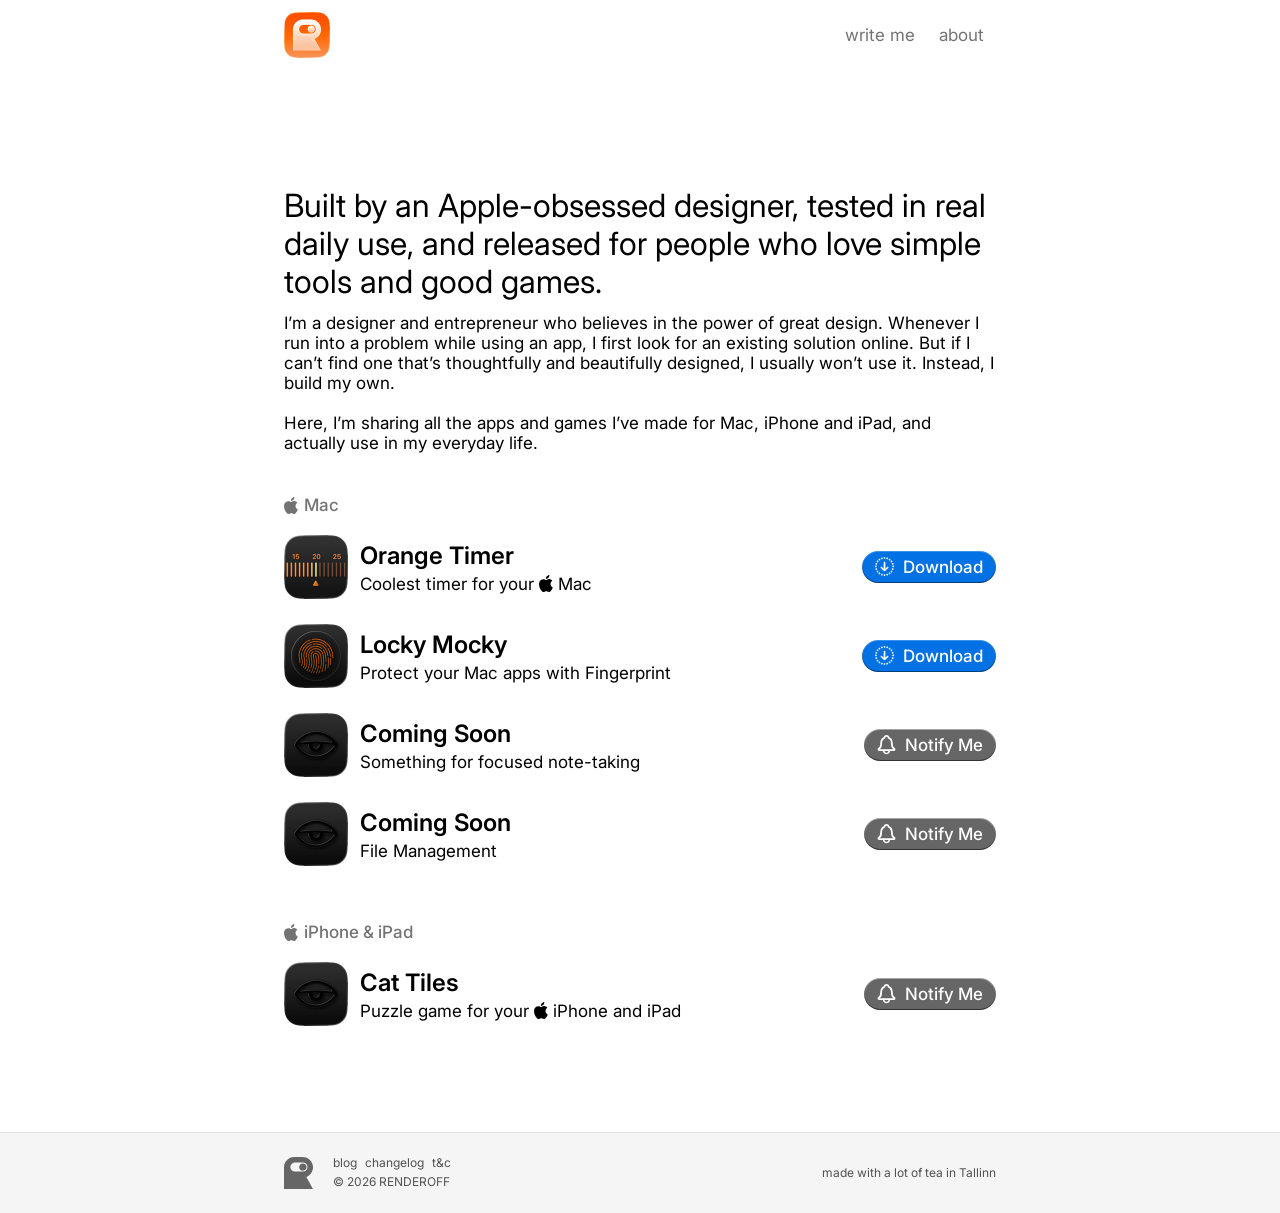
==== commit 96a8f304: "Cover iPhone, iPad and games on the home page Broaden the intro and meta copy from macOS-only to app" ====
--- a/index.html
+++ b/index.html
@@ -3,10 +3,10 @@
 <head>
 <meta charset="utf-8">
 <meta name="viewport" content="width=device-width, initial-scale=1">
-<title>RENDEROFF — macOS apps by a macOS-obsessed designer</title>
-<meta name="description" content="Simple, beautifully designed macOS apps built by a designer who uses them every day. Orange Timer, Locky Mocky, and more.">
-<meta property="og:title" content="RENDEROFF — macOS apps">
-<meta property="og:description" content="Simple, beautifully designed macOS apps, tested in real daily use.">
+<title>RENDEROFF — apps and games by an Apple-obsessed designer</title>
+<meta name="description" content="Simple, beautifully designed apps and games for Mac, iPhone and iPad, built by a designer who uses them every day. Orange Timer, Locky Mocky, and more.">
+<meta property="og:title" content="RENDEROFF — apps and games for Mac, iPhone and iPad">
+<meta property="og:description" content="Simple, beautifully designed apps and games, tested in real daily use.">
 <meta property="og:type" content="website">
 <link rel="icon" href="assets/img/renderoff-logo.png">
 <link rel="preconnect" href="https://fonts.googleapis.com">
@@ -37,16 +37,16 @@
 
 <main>
   <section class="shell intro" id="about">
-    <h1 class="intro__title">Built by a macOS-obsessed designer, tested in real daily use, and released for people who love simple tools.</h1>
+    <h1 class="intro__title">Built by an Apple-obsessed designer, tested in real daily use, and released for people who love simple tools and good games.</h1>
     <div class="intro__body">
       <p>I’m a designer and entrepreneur who believes in the power of great design. Whenever I run into a problem while using an app, I first look for an existing solution online. But if I can’t find one that’s thoughtfully and beautifully designed, I usually won’t use it. Instead, I build my own.</p>
-      <p>Here, I’m sharing all the apps I’ve completed and actually use in my everyday life.</p>
+      <p>Here, I’m sharing all the apps and games I’ve made for Mac, iPhone and iPad, and actually use in my everyday life.</p>
     </div>
   </section>
 
-  <section class="shell apps" aria-label="macOS apps">
-    <h2 class="visually-hidden">macOS apps</h2>
+  <section class="shell apps" aria-label="Apps and games">
     <!-- TODO: point each Download at its release URL, and Notify Me at a signup. -->
+    <h2 class="apps__heading"><svg class="apple" aria-hidden="true"><use href="#i-apple"/></svg> Mac</h2>
     <ul class="apps__list">
       <li class="app">
         <a class="app__main" href="orange-timer.html">
@@ -102,6 +102,24 @@
         </a>
       </li>
     </ul>
+
+    <h2 class="apps__heading"><svg class="apple" aria-hidden="true"><use href="#i-apple"/></svg> iPhone &amp; iPad</h2>
+    <ul class="apps__list">
+      <li class="app">
+        <div class="app__main">
+          <img class="app__icon" src="assets/img/coming-soon.png" alt="Coming soon app icon" width="64" height="64" decoding="async">
+          <div class="app__text">
+            <h2 class="app__name">Cat Tiles</h2>
+            <p class="app__tagline">Puzzle game for your <svg class="apple" aria-hidden="true"><use href="#i-apple"/></svg> iPhone and iPad</p>
+          </div>
+        </div>
+        <!-- TODO: point at a signup or the App Store page once Cat Tiles has one. -->
+        <a class="btn btn--notify" href="#">
+          <svg class="btn__icon" aria-hidden="true"><use href="#i-bell"/></svg>
+          <span>Notify Me</span>
+        </a>
+      </li>
+    </ul>
   </section>
 </main>
 
--- a/styles.css
+++ b/styles.css
@@ -209,6 +209,23 @@
   gap: 25px;
 }
 
+/* Platform groups — not in the Figma, which only has the Mac list. Set like the
+   nav links so they sit quietly above each list. */
+.apps__heading {
+  display: flex;
+  align-items: center;
+  gap: 6px;
+  margin-bottom: 20px;
+  color: var(--ink-muted);
+  font-size: 17px;
+  line-height: 20px;
+  font-weight: 500;
+}
+
+.apps__list + .apps__heading {
+  margin-top: 56px;
+}
+
 .app {
   display: flex;
   align-items: center;
